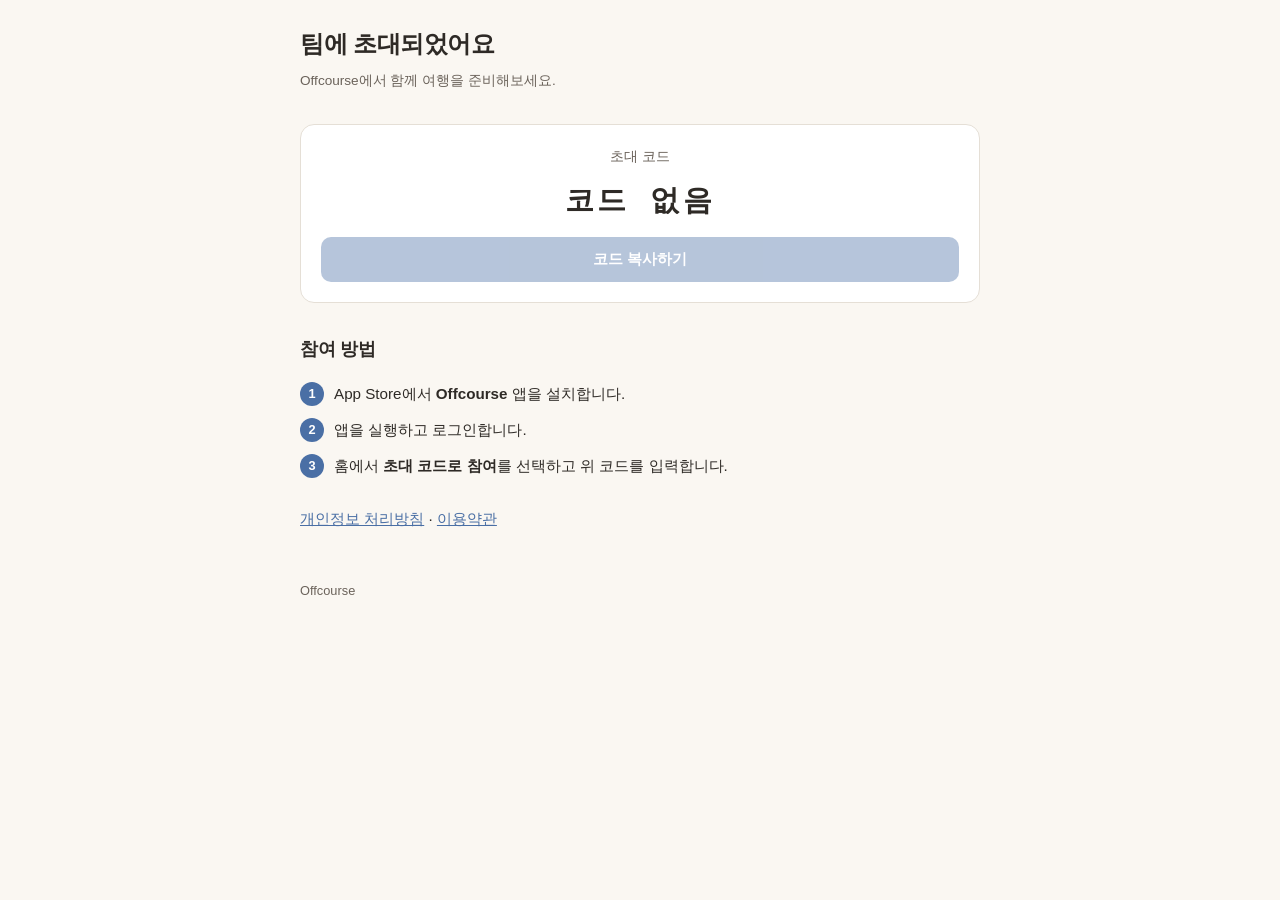
==== join/index.html @ e8075730 "docs: 공개 페이지 초안 추가 (약관·개인정보 처리방침·초대 안내) Offcourse 앱이 App Store 심사에서 요구하는 공개 문서를 정적 페이지로 둔다. 앱 소스는 비공" ====
<!doctype html>
<html lang="ko">
<head>
<meta charset="utf-8">
<meta name="viewport" content="width=device-width, initial-scale=1">
<title>팀 초대 · Offcourse</title>
<link rel="stylesheet" href="../style.css">
<style>
  .code {
    font-family: ui-monospace, SFMono-Regular, Menlo, monospace;
    font-size: 1.8rem;
    letter-spacing: 0.12em;
    font-weight: 700;
    text-align: center;
    margin: 8px 0 4px;
    word-break: break-all;
  }
  .steps { counter-reset: step; list-style: none; padding: 0; }
  .steps li { counter-increment: step; padding-left: 34px; position: relative; margin-bottom: 10px; }
  .steps li::before {
    content: counter(step);
    position: absolute; left: 0; top: 1px;
    width: 24px; height: 24px; border-radius: 12px;
    background: var(--accent); color: #fff;
    font-size: 0.8rem; font-weight: 700;
    display: grid; place-items: center;
  }
  .copy {
    display: block; width: 100%; margin-top: 12px; padding: 12px;
    background: var(--accent); color: #fff; border: 0; border-radius: 10px;
    font-size: 0.95rem; font-weight: 600; cursor: pointer;
    font-family: inherit;
  }
</style>
</head>
<body>
<main>
<h1>팀에 초대되었어요</h1>
<p class="meta">Offcourse에서 함께 여행을 준비해보세요.</p>

<div class="card">
  <p style="margin:0; color:var(--text-soft); font-size:0.85rem; text-align:center;">초대 코드</p>
  <div class="code" id="code">—</div>
  <button class="copy" id="copy" type="button">코드 복사하기</button>
</div>

<h2>참여 방법</h2>
<ol class="steps">
  <li>App Store에서 <strong>Offcourse</strong> 앱을 설치합니다.</li>
  <li>앱을 실행하고 로그인합니다.</li>
  <li>홈에서 <strong>초대 코드로 참여</strong>를 선택하고 위 코드를 입력합니다.</li>
</ol>

<p style="margin-top:28px;">
  <a href="../privacy/">개인정보 처리방침</a> · <a href="../terms/">이용약관</a>
</p>

<footer>Offcourse</footer>
</main>
<script>
  // 초대 링크는 ?code=XXXX 형태다. GitHub Pages는 정적 호스팅이라 /join/XXXX 경로 라우팅을
  // 할 수 없어서 쿼리스트링을 쓴다.
  var code = new URLSearchParams(location.search).get('code');
  var codeEl = document.getElementById('code');
  var copyEl = document.getElementById('copy');
  if (code) {
    codeEl.textContent = code;
  } else {
    codeEl.textContent = '코드 없음';
    copyEl.disabled = true;
    copyEl.style.opacity = '0.4';
  }
  copyEl.addEventListener('click', function () {
    if (!code) return;
    navigator.clipboard.writeText(code).then(function () {
      copyEl.textContent = '복사했어요';
      setTimeout(function () { copyEl.textContent = '코드 복사하기'; }, 1600);
    });
  });
</script>
</body>
</html>
---- style.css ----
/* Offcourse 공개 페이지 공통 스타일. 앱에서 바로 열리므로 모바일 우선. */
:root {
  --bg: #FAF7F2;
  --surface: #FFFFFF;
  --text: #2E2A26;
  --text-soft: #6B635B;
  --accent: #4A6FA5;
  --border: #E5DFD6;
}
* { box-sizing: border-box; }
body {
  margin: 0;
  padding: 24px 20px 64px;
  background: var(--bg);
  color: var(--text);
  font-family: -apple-system, BlinkMacSystemFont, "Apple SD Gothic Neo", "Noto Sans KR", sans-serif;
  line-height: 1.7;
  -webkit-text-size-adjust: 100%;
}
main { max-width: 680px; margin: 0 auto; }
h1 { font-size: 1.5rem; margin: 0 0 4px; letter-spacing: -0.02em; }
h2 { font-size: 1.1rem; margin: 32px 0 8px; letter-spacing: -0.01em; }
.meta { color: var(--text-soft); font-size: 0.85rem; margin: 0 0 32px; }
p, li { font-size: 0.95rem; }
ul { padding-left: 20px; }
a { color: var(--accent); }
table { width: 100%; border-collapse: collapse; margin: 12px 0; font-size: 0.9rem; }
th, td { border: 1px solid var(--border); padding: 8px 10px; text-align: left; vertical-align: top; }
th { background: var(--surface); font-weight: 600; }
.card {
  background: var(--surface);
  border: 1px solid var(--border);
  border-radius: 14px;
  padding: 20px;
  margin: 24px 0;
}
.todo {
  background: #FFF4D6;
  border: 1px solid #E8CE84;
  border-radius: 10px;
  padding: 12px 14px;
  font-size: 0.85rem;
  color: #6B5518;
}
footer { margin-top: 48px; color: var(--text-soft); font-size: 0.8rem; }
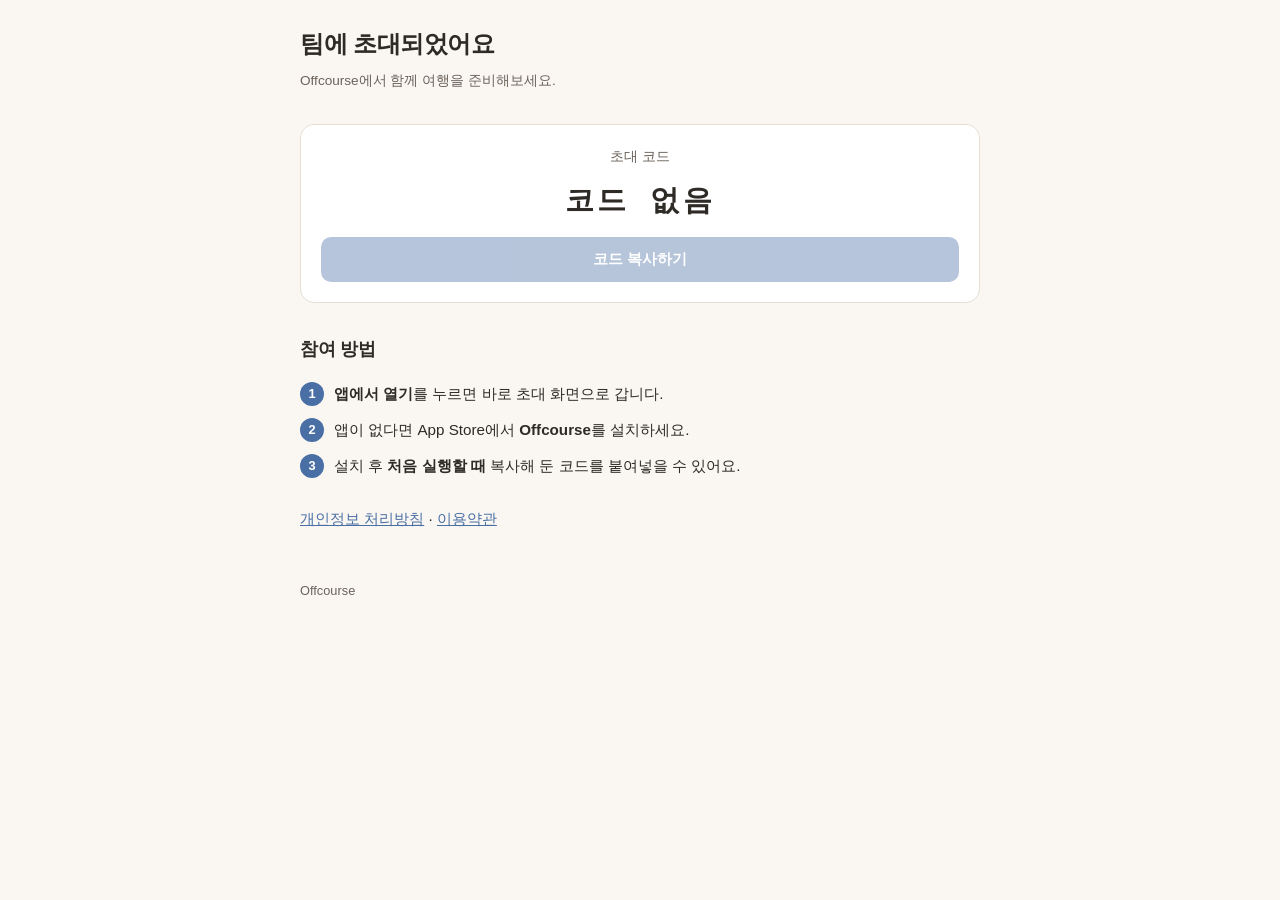
==== commit abba75fe: "docs: 초대 랜딩에 "앱에서 열기" 를 두고 안내를 실제 동작에 맞춘다 안내가 존재하지 않는 화면을 가리키고 있었다.      3. 홈에서 [초대 코드로 참여] 를 선택하고 위" ====
--- a/join/index.html
+++ b/join/index.html
@@ -25,6 +25,13 @@
     font-size: 0.8rem; font-weight: 700;
     display: grid; place-items: center;
   }
+  .open-app {
+    display: block; text-align: center; text-decoration: none;
+  }
+  .secondary {
+    background: var(--surface); color: var(--accent);
+    border: 1px solid var(--accent);
+  }
   .copy {
     display: block; width: 100%; margin-top: 12px; padding: 12px;
     background: var(--accent); color: #fff; border: 0; border-radius: 10px;
@@ -41,14 +48,15 @@
 <div class="card">
   <p style="margin:0; color:var(--text-soft); font-size:0.85rem; text-align:center;">초대 코드</p>
   <div class="code" id="code">—</div>
-  <button class="copy" id="copy" type="button">코드 복사하기</button>
+  <a class="copy open-app" id="openApp" href="#">앱에서 열기</a>
+  <button class="copy secondary" id="copy" type="button">코드 복사하기</button>
 </div>
 
 <h2>참여 방법</h2>
 <ol class="steps">
-  <li>App Store에서 <strong>Offcourse</strong> 앱을 설치합니다.</li>
-  <li>앱을 실행하고 로그인합니다.</li>
-  <li>홈에서 <strong>초대 코드로 참여</strong>를 선택하고 위 코드를 입력합니다.</li>
+  <li><strong>앱에서 열기</strong>를 누르면 바로 초대 화면으로 갑니다.</li>
+  <li>앱이 없다면 App Store에서 <strong>Offcourse</strong>를 설치하세요.</li>
+  <li>설치 후 <strong>처음 실행할 때</strong> 복사해 둔 코드를 붙여넣을 수 있어요.</li>
 </ol>
 
 <p style="margin-top:28px;">
@@ -70,6 +78,12 @@
     copyEl.disabled = true;
     copyEl.style.opacity = '0.4';
   }
+  var openEl = document.getElementById('openApp');
+  if (code) {
+    openEl.href = 'offcourse://invite/' + encodeURIComponent(code);
+  } else {
+    openEl.style.display = 'none';
+  }
   copyEl.addEventListener('click', function () {
     if (!code) return;
     navigator.clipboard.writeText(code).then(function () {
--- a/style.css
+++ b/style.css
@@ -43,3 +43,15 @@
   color: #6B5518;
 }
 footer { margin-top: 48px; color: var(--text-soft); font-size: 0.8rem; }
+
+.btn-row { margin: 0 0 8px; }
+.btn {
+  display: inline-block;
+  background: var(--accent);
+  color: #fff;
+  text-decoration: none;
+  font-weight: 600;
+  padding: 12px 28px;
+  border-radius: 10px;
+}
+.btn:hover { opacity: 0.9; }
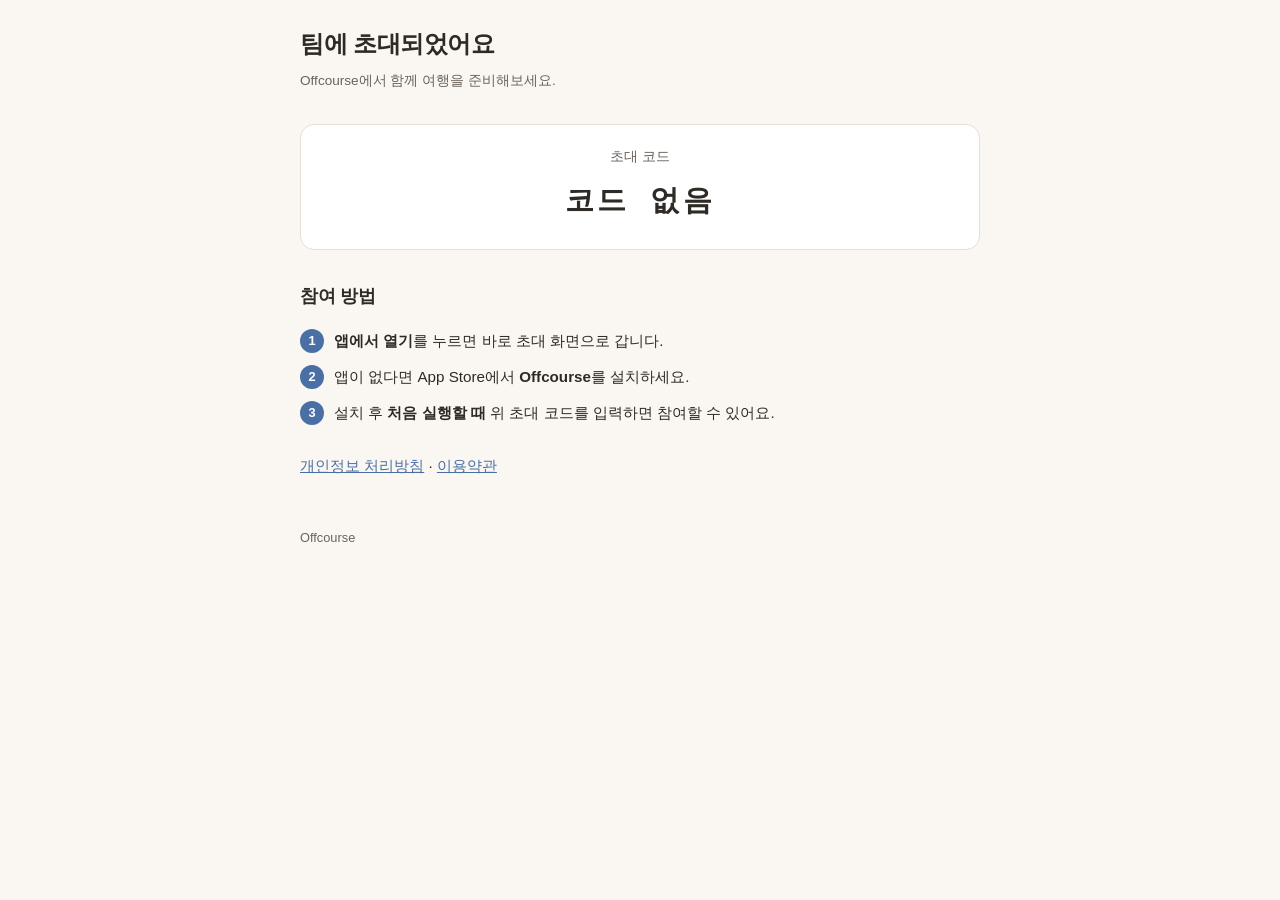
==== commit 86bb6081: "docs: 초대 랜딩에서 "코드 복사하기" 를 걷어낸다" ====
--- a/join/index.html
+++ b/join/index.html
@@ -5,6 +5,16 @@
 <meta name="viewport" content="width=device-width, initial-scale=1">
 <title>팀 초대 · Offcourse</title>
 <link rel="stylesheet" href="../style.css">
+<!-- 사파리 상단 "열기" 배너. app-argument 로 현재 주소를 넘기면 앱이 코드를 그대로
+     읽는다. 스크립트로 넣는 이유는 코드가 쿼리에 있어 정적으로 쓸 수 없기 때문이다. -->
+<script>
+  (function () {
+    var meta = document.createElement('meta');
+    meta.name = 'apple-itunes-app';
+    meta.content = 'app-id=6805121804, app-argument=' + window.location.href;
+    document.head.appendChild(meta);
+  })();
+</script>
 <style>
   .code {
     font-family: ui-monospace, SFMono-Regular, Menlo, monospace;
@@ -28,10 +38,6 @@
   .open-app {
     display: block; text-align: center; text-decoration: none;
   }
-  .secondary {
-    background: var(--surface); color: var(--accent);
-    border: 1px solid var(--accent);
-  }
   .copy {
     display: block; width: 100%; margin-top: 12px; padding: 12px;
     background: var(--accent); color: #fff; border: 0; border-radius: 10px;
@@ -49,14 +55,13 @@
   <p style="margin:0; color:var(--text-soft); font-size:0.85rem; text-align:center;">초대 코드</p>
   <div class="code" id="code">—</div>
   <a class="copy open-app" id="openApp" href="#">앱에서 열기</a>
-  <button class="copy secondary" id="copy" type="button">코드 복사하기</button>
 </div>
 
 <h2>참여 방법</h2>
 <ol class="steps">
   <li><strong>앱에서 열기</strong>를 누르면 바로 초대 화면으로 갑니다.</li>
   <li>앱이 없다면 App Store에서 <strong>Offcourse</strong>를 설치하세요.</li>
-  <li>설치 후 <strong>처음 실행할 때</strong> 복사해 둔 코드를 붙여넣을 수 있어요.</li>
+  <li>설치 후 <strong>처음 실행할 때</strong> 위 초대 코드를 입력하면 참여할 수 있어요.</li>
 </ol>
 
 <p style="margin-top:28px;">
@@ -70,27 +75,14 @@
   // 할 수 없어서 쿼리스트링을 쓴다.
   var code = new URLSearchParams(location.search).get('code');
   var codeEl = document.getElementById('code');
-  var copyEl = document.getElementById('copy');
+  var openEl = document.getElementById('openApp');
   if (code) {
     codeEl.textContent = code;
+    openEl.href = 'offcourse://invite/' + encodeURIComponent(code);
   } else {
     codeEl.textContent = '코드 없음';
-    copyEl.disabled = true;
-    copyEl.style.opacity = '0.4';
-  }
-  var openEl = document.getElementById('openApp');
-  if (code) {
-    openEl.href = 'offcourse://invite/' + encodeURIComponent(code);
-  } else {
     openEl.style.display = 'none';
   }
-  copyEl.addEventListener('click', function () {
-    if (!code) return;
-    navigator.clipboard.writeText(code).then(function () {
-      copyEl.textContent = '복사했어요';
-      setTimeout(function () { copyEl.textContent = '코드 복사하기'; }, 1600);
-    });
-  });
 </script>
 </body>
 </html>
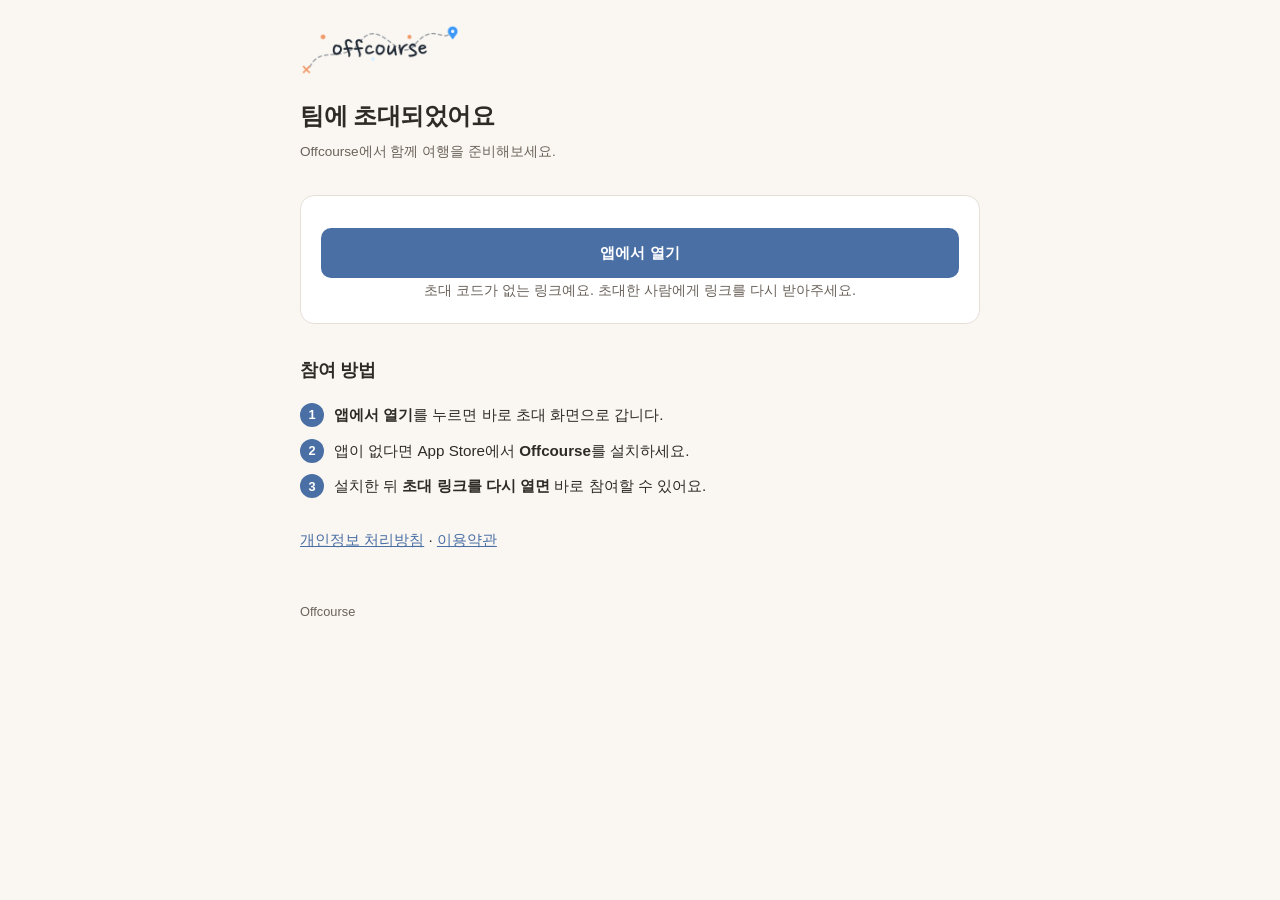
==== commit 9abc4db6: "docs: 초대 랜딩에서 코드 표시를 빼고 로고를 올린다" ====
--- a/join/index.html
+++ b/join/index.html
@@ -16,14 +16,13 @@
   })();
 </script>
 <style>
-  .code {
-    font-family: ui-monospace, SFMono-Regular, Menlo, monospace;
-    font-size: 1.8rem;
-    letter-spacing: 0.12em;
-    font-weight: 700;
-    text-align: center;
-    margin: 8px 0 4px;
-    word-break: break-all;
+  .logo {
+    display: block; width: 160px; max-width: 55%; height: auto;
+    margin: 0 0 20px;
+  }
+  .notice {
+    margin: 0; text-align: center;
+    color: var(--text-soft); font-size: 0.9rem;
   }
   .steps { counter-reset: step; list-style: none; padding: 0; }
   .steps li { counter-increment: step; padding-left: 34px; position: relative; margin-bottom: 10px; }
@@ -48,20 +47,20 @@
 </head>
 <body>
 <main>
+<img class="logo" src="../img/logo.png" alt="Offcourse" width="720" height="232">
 <h1>팀에 초대되었어요</h1>
 <p class="meta">Offcourse에서 함께 여행을 준비해보세요.</p>
 
 <div class="card">
-  <p style="margin:0; color:var(--text-soft); font-size:0.85rem; text-align:center;">초대 코드</p>
-  <div class="code" id="code">—</div>
   <a class="copy open-app" id="openApp" href="#">앱에서 열기</a>
+  <p class="notice" id="notice" hidden>초대 코드가 없는 링크예요. 초대한 사람에게 링크를 다시 받아주세요.</p>
 </div>
 
 <h2>참여 방법</h2>
 <ol class="steps">
   <li><strong>앱에서 열기</strong>를 누르면 바로 초대 화면으로 갑니다.</li>
   <li>앱이 없다면 App Store에서 <strong>Offcourse</strong>를 설치하세요.</li>
-  <li>설치 후 <strong>처음 실행할 때</strong> 위 초대 코드를 입력하면 참여할 수 있어요.</li>
+  <li>설치한 뒤 <strong>초대 링크를 다시 열면</strong> 바로 참여할 수 있어요.</li>
 </ol>
 
 <p style="margin-top:28px;">
@@ -74,14 +73,12 @@
   // 초대 링크는 ?code=XXXX 형태다. GitHub Pages는 정적 호스팅이라 /join/XXXX 경로 라우팅을
   // 할 수 없어서 쿼리스트링을 쓴다.
   var code = new URLSearchParams(location.search).get('code');
-  var codeEl = document.getElementById('code');
   var openEl = document.getElementById('openApp');
   if (code) {
-    codeEl.textContent = code;
     openEl.href = 'offcourse://invite/' + encodeURIComponent(code);
   } else {
-    codeEl.textContent = '코드 없음';
-    openEl.style.display = 'none';
+    openEl.hidden = true;
+    document.getElementById('notice').hidden = false;
   }
 </script>
 </body>
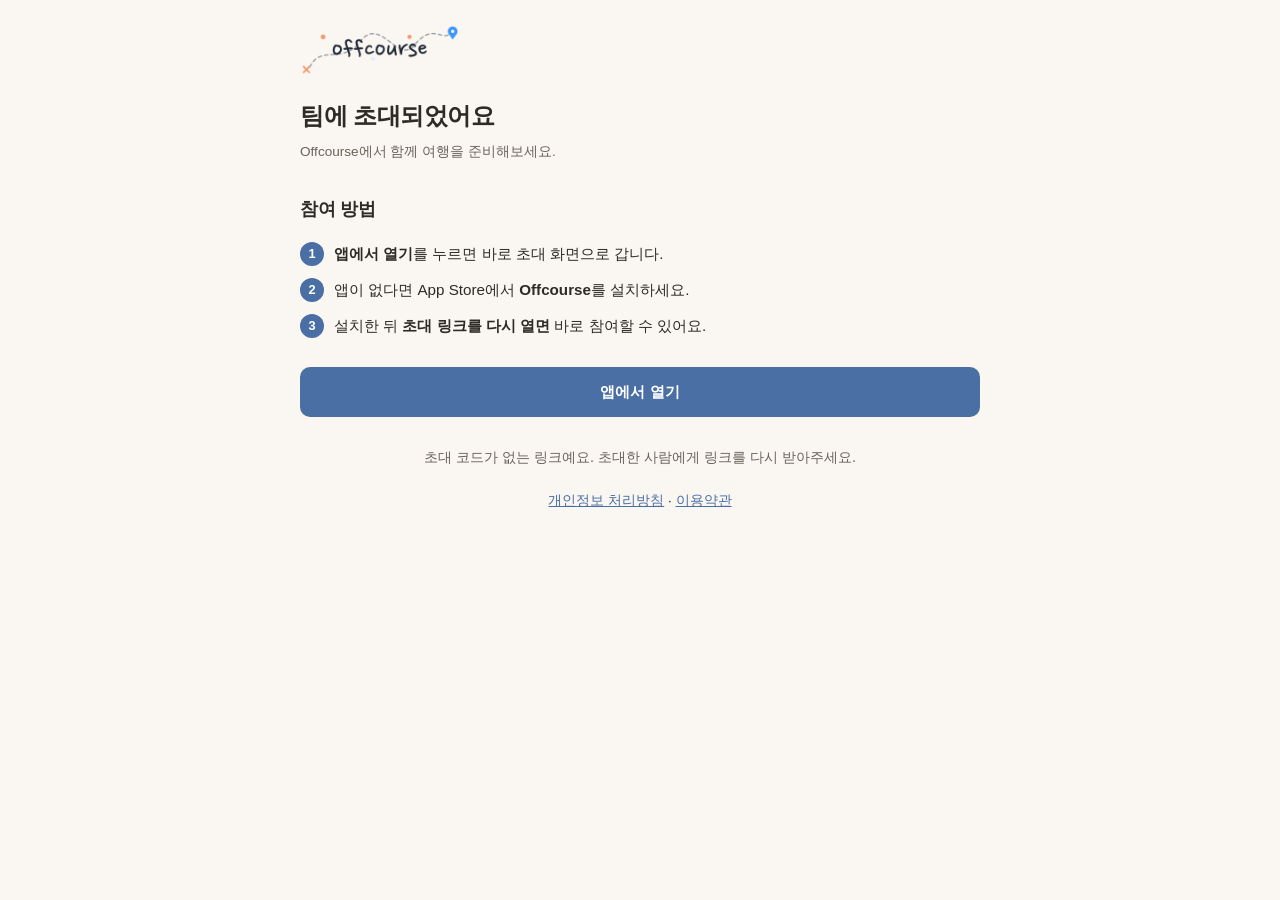
==== commit 99258a58: "docs: 초대 랜딩 CTA 를 참여 방법 아래로 내리고 카드·푸터를 걷어낸다" ====
--- a/join/index.html
+++ b/join/index.html
@@ -21,7 +21,7 @@
     margin: 0 0 20px;
   }
   .notice {
-    margin: 0; text-align: center;
+    margin: 28px 0 0; text-align: center;
     color: var(--text-soft); font-size: 0.9rem;
   }
   .steps { counter-reset: step; list-style: none; padding: 0; }
@@ -34,15 +34,13 @@
     font-size: 0.8rem; font-weight: 700;
     display: grid; place-items: center;
   }
-  .open-app {
-    display: block; text-align: center; text-decoration: none;
+  .cta {
+    display: block; width: 100%; margin: 28px 0 0; padding: 12px;
+    background: var(--accent); color: #fff; border-radius: 10px;
+    font-size: 0.95rem; font-weight: 600;
+    text-align: center; text-decoration: none;
   }
-  .copy {
-    display: block; width: 100%; margin-top: 12px; padding: 12px;
-    background: var(--accent); color: #fff; border: 0; border-radius: 10px;
-    font-size: 0.95rem; font-weight: 600; cursor: pointer;
-    font-family: inherit;
-  }
+  .legal { margin-top: 20px; text-align: center; font-size: 0.85rem; }
 </style>
 </head>
 <body>
@@ -51,11 +49,6 @@
 <h1>팀에 초대되었어요</h1>
 <p class="meta">Offcourse에서 함께 여행을 준비해보세요.</p>
 
-<div class="card">
-  <a class="copy open-app" id="openApp" href="#">앱에서 열기</a>
-  <p class="notice" id="notice" hidden>초대 코드가 없는 링크예요. 초대한 사람에게 링크를 다시 받아주세요.</p>
-</div>
-
 <h2>참여 방법</h2>
 <ol class="steps">
   <li><strong>앱에서 열기</strong>를 누르면 바로 초대 화면으로 갑니다.</li>
@@ -63,11 +56,12 @@
   <li>설치한 뒤 <strong>초대 링크를 다시 열면</strong> 바로 참여할 수 있어요.</li>
 </ol>
 
-<p style="margin-top:28px;">
+<a class="cta" id="openApp" href="#">앱에서 열기</a>
+<p class="notice" id="notice" hidden>초대 코드가 없는 링크예요. 초대한 사람에게 링크를 다시 받아주세요.</p>
+
+<p class="legal">
   <a href="../privacy/">개인정보 처리방침</a> · <a href="../terms/">이용약관</a>
 </p>
-
-<footer>Offcourse</footer>
 </main>
 <script>
   // 초대 링크는 ?code=XXXX 형태다. GitHub Pages는 정적 호스팅이라 /join/XXXX 경로 라우팅을
